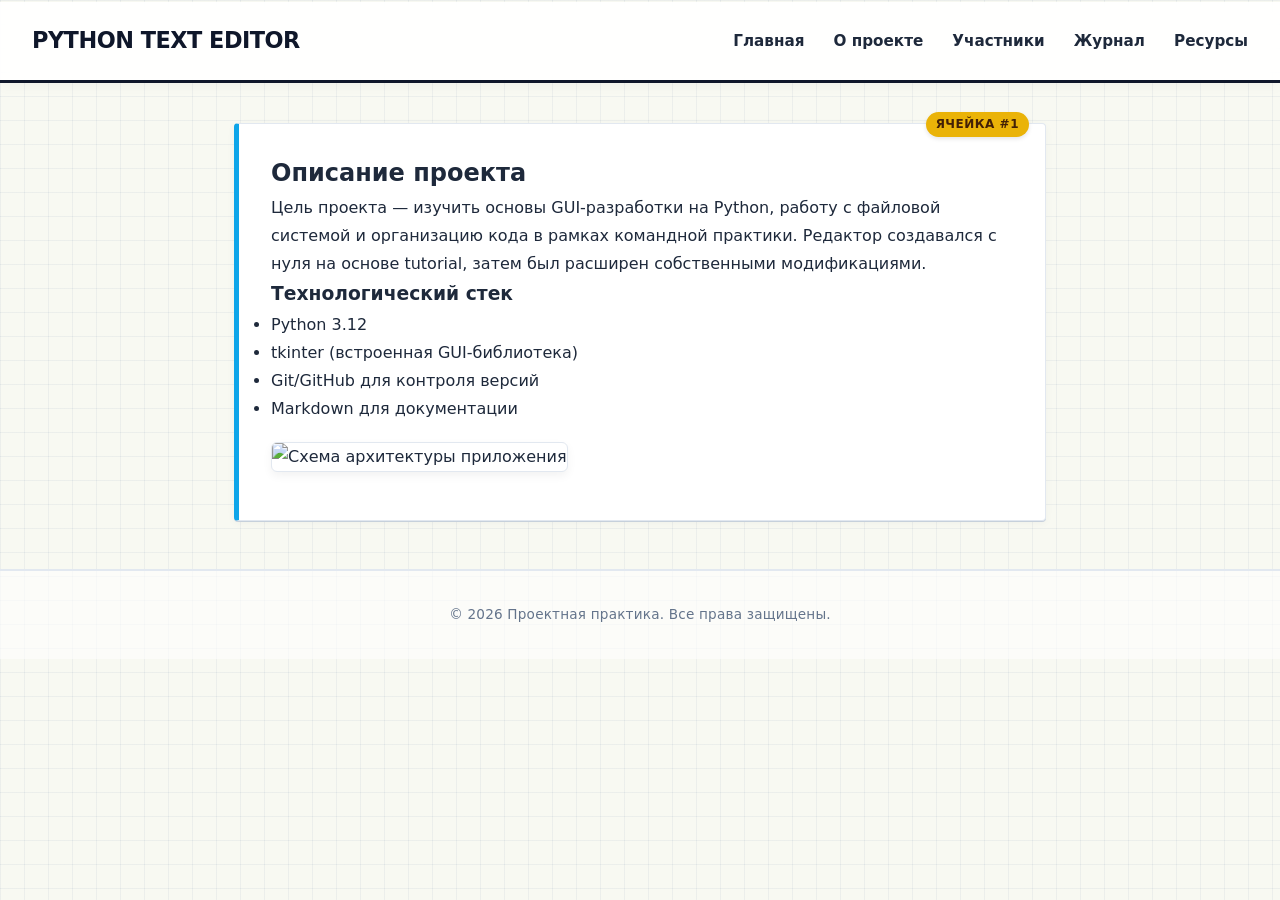
==== site/about.html @ 308b9dbd "docs: fill README with team info & add static site structure" ====
<!DOCTYPE html>
<html lang="ru">
<head>
  <meta charset="UTF-8">
  <meta name="viewport" content="width=device-width, initial-scale=1.0">
  <title>О проекте - Python Text Editor</title>
  <link rel="stylesheet" href="css/style.css">
</head>
<body>
  <header>
    <h1> Python Text Editor</h1>
    <nav>
      <a href="index.html">Главная</a>
      <a href="about.html">О проекте</a>
      <a href="participants.html">Участники</a>
      <a href="journal.html">Журнал</a>
      <a href="resources.html">Ресурсы</a>
    </nav>
  </header>
  <main>
    <div class="card">
      <h2>Описание проекта</h2>
      <p>Цель проекта — изучить основы GUI-разработки на Python, работу с файловой системой и организацию кода в рамках командной практики. Редактор создавался с нуля на основе tutorial, затем был расширен собственными модификациями.</p>
      <h3>Технологический стек</h3>
      <ul>
        <li>Python 3.12</li>
        <li>tkinter (встроенная GUI-библиотека)</li>
        <li>Git/GitHub для контроля версий</li>
        <li>Markdown для документации</li>
      </ul>
      <img src="img/architecture.png" alt="Схема архитектуры приложения">
    </div>
  </main>
  <footer>© 2026 Проектная практика. Все права защищены.</footer>
</body>
</html>
---- site/css/style.css ----
:root {
  --primary: #0f172a;      /* Чернила */
  --secondary: #0ea5e9;    /* Чертежный синий */
  --bg: #f8f9f2;           /* Тёплая бумага */
  --text: #1e293b;         /* Угольный */
  --card: #ffffff;         /* Чистая страница */
  --accent: #eab308;       /* Маркер-выделитель */
  --grid: rgba(148, 163, 184, 0.12); /* Сетка */
}

* { box-sizing: border-box; margin: 0; padding: 0; }

body {
  font-family: 'Inter', 'Segoe UI', system-ui, sans-serif;
  background-color: var(--bg);
  background-image:
    linear-gradient(var(--grid) 1px, transparent 1px),
    linear-gradient(90deg, var(--grid) 1px, transparent 1px);
  background-size: 24px 24px;
  color: var(--text);
  line-height: 1.75;
  min-height: 100vh;
  padding-top: 2px; /* Выравнивание по сетке */
}

header {
  background: rgba(255, 255, 255, 0.92);
  backdrop-filter: blur(10px);
  border-bottom: 3px solid var(--primary);
  padding: 1.2rem 2rem;
  display: flex;
  justify-content: space-between;
  align-items: center;
  box-shadow: 0 4px 12px rgba(0,0,0,0.03);
}
header h1 {
  font-size: 1.4rem;
  font-weight: 800;
  letter-spacing: -0.5px;
  color: var(--primary);
  text-transform: uppercase;
}
nav a {
  color: var(--text);
  text-decoration: none;
  margin-left: 1.5rem;
  font-weight: 600;
  font-size: 0.95rem;
  position: relative;
  transition: color 0.2s;
}
nav a::after {
  content: '';
  position: absolute;
  bottom: -4px; left: 0;
  width: 0%; height: 3px;
  background: var(--accent);
  transition: width 0.25s ease;
  border-radius: 2px;
}
nav a:hover { color: var(--secondary); }
nav a:hover::after { width: 100%; }

main {
  max-width: 860px;
  margin: 2.5rem auto;
  padding: 0 1.5rem;
  counter-reset: lesson; /* Счётчик учебных записей */
}

.card {
  background: var(--card);
  padding: 1.8rem 2rem;
  border-radius: 4px;
  border: 1px solid #e2e8f0;
  border-left: 5px solid var(--secondary);
  box-shadow: 0 2px 8px rgba(0,0,0,0.04), 0 1px 0 #cbd5e1;
  margin-bottom: 2rem;
  position: relative;
  transition: transform 0.2s ease, box-shadow 0.2s ease, border-left-color 0.2s;
  counter-increment: lesson;
}
.card::before {
  content: "Ячейка #" counter(lesson);
  position: absolute;
  top: -12px; right: 16px;
  background: var(--accent);
  color: #422006;
  font-size: 0.75rem;
  font-weight: 700;
  padding: 2px 10px;
  border-radius: 100px;
  box-shadow: 0 2px 4px rgba(0,0,0,0.1);
  text-transform: uppercase;
  letter-spacing: 0.5px;
}
.card:hover {
  transform: translateY(-2px);
  box-shadow: 0 8px 20px rgba(14, 165, 233, 0.12), 0 2px 0 #cbd5e1;
  border-left-color: var(--accent);
}

img {
  max-width: 100%;
  border-radius: 6px;
  margin: 1.2rem 0;
  border: 1px solid #e2e8f0;
  box-shadow: 0 4px 10px rgba(0,0,0,0.05);
  background: #fff;
}

.video-container {
  position: relative;
  padding-bottom: 56.25%;
  height: 0;
  overflow: hidden;
  border-radius: 6px;
  margin: 1.5rem 0;
  border: 2px dashed #cbd5e1;
  background: #f8fafc;
}
.video-container::after {
  content: "▶ Видеоурок";
  position: absolute;
  top: 50%; left: 50%;
  transform: translate(-50%, -50%);
  background: rgba(15, 23, 42, 0.85);
  color: white;
  padding: 8px 16px;
  border-radius: 20px;
  font-size: 0.9rem;
  font-weight: 500;
  pointer-events: none;
  z-index: 1;
}
.video-container iframe {
  position: absolute;
  top: 0; left: 0; width: 100%; height: 100%;
  z-index: 2;
}

footer {
  text-align: center;
  padding: 2rem 1rem;
  color: #64748b;
  font-size: 0.85rem;
  border-top: 2px solid #e2e8f0;
  margin-top: 3rem;
  background: rgba(255,255,255,0.6);
  letter-spacing: 0.2px;
}

@media (max-width: 600px) {
  header { flex-direction: column; gap: 1rem; text-align: center; }
  nav { display: flex; flex-wrap: wrap; gap: 0.8rem; justify-content: center; }
  nav a { margin: 0; }
  .card { padding: 1.5rem; }
  .card::before { top: -10px; right: 10px; font-size: 0.7rem; }
}
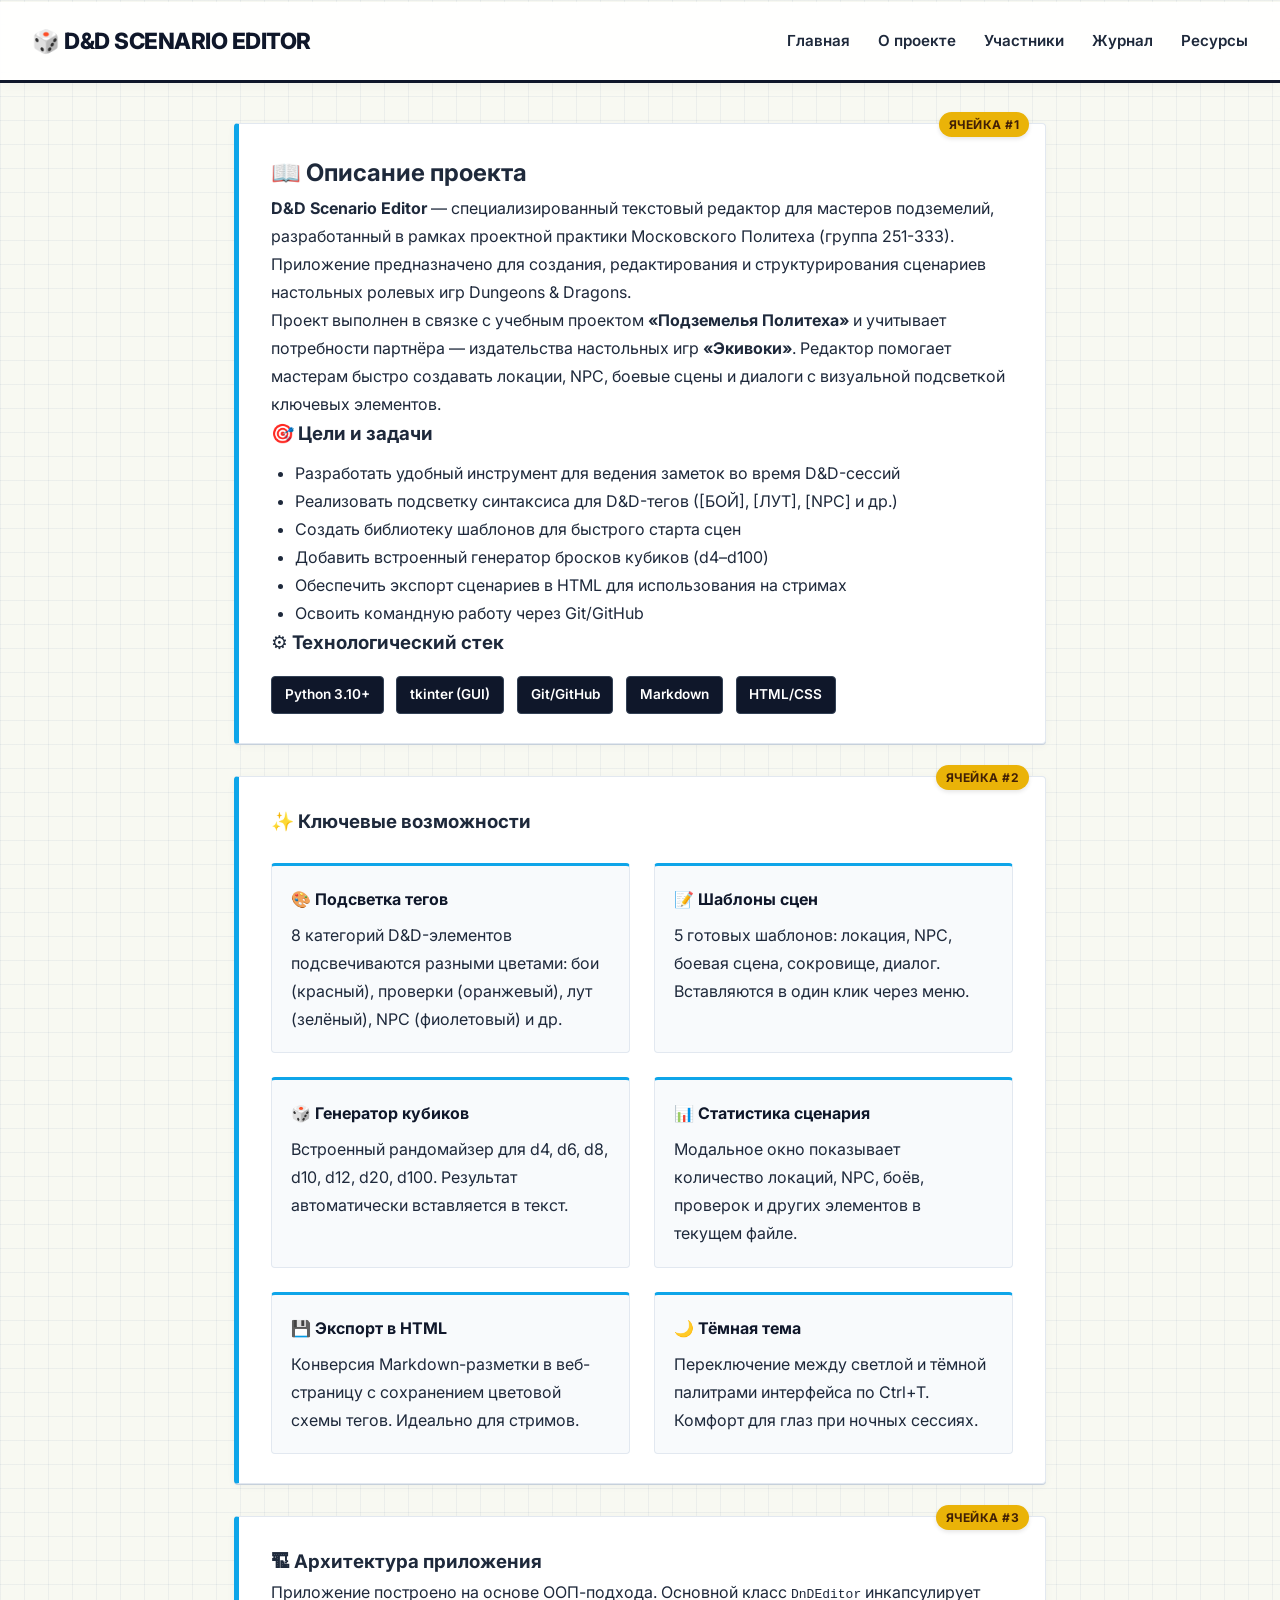
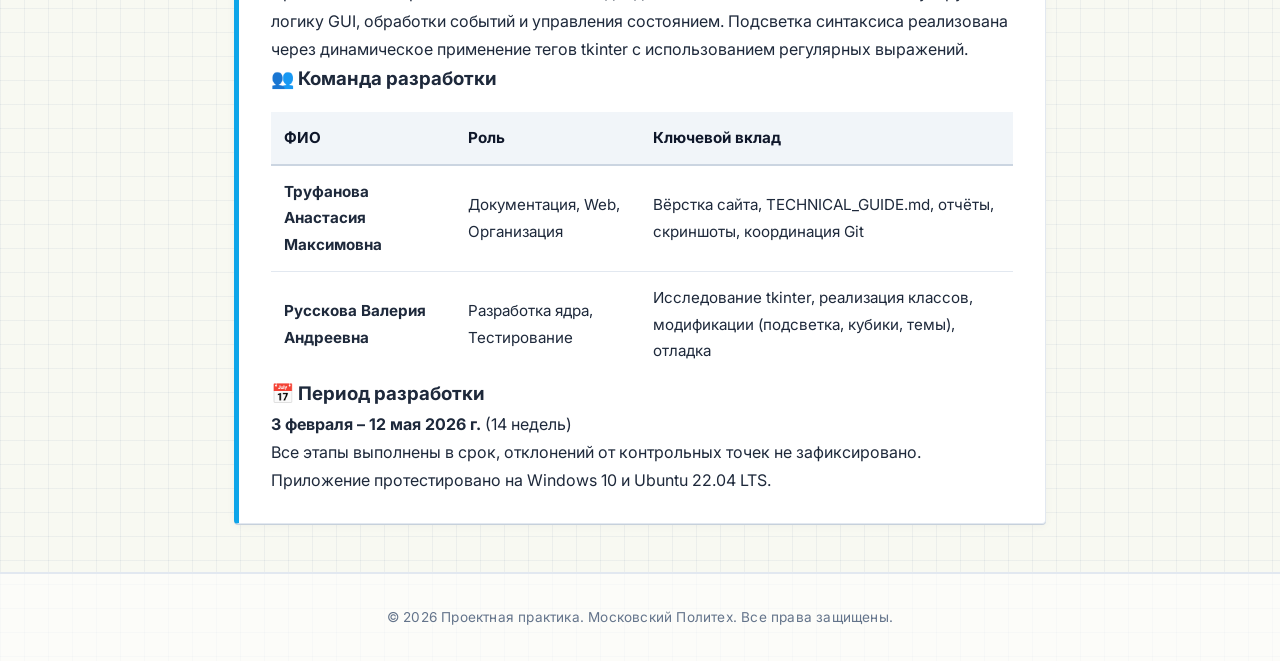
==== commit c89da4e6: "add screenshots, fix all docs" ====
--- a/site/about.html
+++ b/site/about.html
@@ -3,12 +3,198 @@
 <head>
   <meta charset="UTF-8">
   <meta name="viewport" content="width=device-width, initial-scale=1.0">
-  <title>О проекте - Python Text Editor</title>
+  <title>О проекте - D&D Scenario Editor</title>
+  <link href="https://fonts.googleapis.com/css2?family=Inter:wght@400;600;800&display=swap" rel="stylesheet">
   <link rel="stylesheet" href="css/style.css">
+  
+  <style>
+    :root {
+      --primary: #0f172a;
+      --secondary: #0ea5e9;
+      --bg: #f8f9f2;
+      --text: #1e293b;
+      --card: #ffffff;
+      --accent: #eab308;
+      --grid: rgba(148, 163, 184, 0.12);
+    }
+
+    * { box-sizing: border-box; margin: 0; padding: 0; }
+
+    body {
+      font-family: 'Inter', 'Segoe UI', system-ui, sans-serif;
+      background-color: var(--bg);
+      background-image:
+        linear-gradient(var(--grid) 1px, transparent 1px),
+        linear-gradient(90deg, var(--grid) 1px, transparent 1px);
+      background-size: 24px 24px;
+      color: var(--text);
+      line-height: 1.75;
+      min-height: 100vh;
+      padding-top: 2px;
+    }
+
+    header {
+      background: rgba(255, 255, 255, 0.92);
+      backdrop-filter: blur(10px);
+      border-bottom: 3px solid var(--primary);
+      padding: 1.2rem 2rem;
+      display: flex;
+      justify-content: space-between;
+      align-items: center;
+      box-shadow: 0 4px 12px rgba(0,0,0,0.03);
+    }
+    header h1 {
+      font-size: 1.4rem;
+      font-weight: 800;
+      letter-spacing: -0.5px;
+      color: var(--primary);
+      text-transform: uppercase;
+    }
+    nav a {
+      color: var(--text);
+      text-decoration: none;
+      margin-left: 1.5rem;
+      font-weight: 600;
+      font-size: 0.95rem;
+      position: relative;
+      transition: color 0.2s;
+    }
+    nav a::after {
+      content: '';
+      position: absolute;
+      bottom: -4px; left: 0;
+      width: 0%; height: 3px;
+      background: var(--accent);
+      transition: width 0.25s ease;
+      border-radius: 2px;
+    }
+    nav a:hover { color: var(--secondary); }
+    nav a:hover::after { width: 100%; }
+
+    main {
+      max-width: 860px;
+      margin: 2.5rem auto;
+      padding: 0 1.5rem;
+      counter-reset: lesson;
+    }
+
+    .card {
+      background: var(--card);
+      padding: 1.8rem 2rem;
+      border-radius: 4px;
+      border: 1px solid #e2e8f0;
+      border-left: 5px solid var(--secondary);
+      box-shadow: 0 2px 8px rgba(0,0,0,0.04), 0 1px 0 #cbd5e1;
+      margin-bottom: 2rem;
+      position: relative;
+      transition: transform 0.2s ease, box-shadow 0.2s ease, border-left-color 0.2s;
+      counter-increment: lesson;
+    }
+    .card::before {
+      content: "Ячейка #" counter(lesson);
+      position: absolute;
+      top: -12px; right: 16px;
+      background: var(--accent);
+      color: #422006;
+      font-size: 0.75rem;
+      font-weight: 700;
+      padding: 2px 10px;
+      border-radius: 100px;
+      box-shadow: 0 2px 4px rgba(0,0,0,0.1);
+      text-transform: uppercase;
+      letter-spacing: 0.5px;
+    }
+    .card:hover {
+      transform: translateY(-2px);
+      box-shadow: 0 8px 20px rgba(14, 165, 233, 0.12), 0 2px 0 #cbd5e1;
+      border-left-color: var(--accent);
+    }
+
+    img {
+      max-width: 100%;
+      border-radius: 6px;
+      margin: 1.2rem 0;
+      border: 1px solid #e2e8f0;
+      box-shadow: 0 4px 10px rgba(0,0,0,0.05);
+      background: #fff;
+    }
+
+    footer {
+      text-align: center;
+      padding: 2rem 1rem;
+      color: #64748b;
+      font-size: 0.85rem;
+      border-top: 2px solid #e2e8f0;
+      margin-top: 3rem;
+      background: rgba(255,255,255,0.6);
+      letter-spacing: 0.2px;
+    }
+
+    .feature-list-grid {
+      display: grid;
+      grid-template-columns: repeat(auto-fit, minmax(250px, 1fr));
+      gap: 1.5rem;
+      margin-top: 1.5rem;
+    }
+    .feature-item {
+      background: #f8fafc;
+      padding: 1.2rem;
+      border-radius: 4px;
+      border: 1px solid #e2e8f0;
+      border-top: 3px solid var(--secondary);
+    }
+    .feature-item h4 {
+      color: var(--primary);
+      margin-bottom: 0.5rem;
+      font-weight: 700;
+    }
+    .tech-stack {
+      display: flex;
+      flex-wrap: wrap;
+      gap: 0.8rem;
+      margin-top: 1rem;
+    }
+    .tech-badge {
+      background: var(--primary);
+      color: white;
+      padding: 0.4rem 0.8rem;
+      border-radius: 4px;
+      font-size: 0.85rem;
+      font-weight: 600;
+      border: 1px solid #334155;
+    }
+    
+    table {
+      width: 100%;
+      border-collapse: collapse;
+      margin-top: 1rem;
+      font-size: 0.95rem;
+    }
+    th {
+      background: #f1f5f9;
+      padding: 0.8rem;
+      text-align: left;
+      border-bottom: 2px solid #cbd5e1;
+      color: var(--primary);
+    }
+    td {
+      padding: 0.8rem;
+      border-bottom: 1px solid #e2e8f0;
+    }
+    tr:last-child td { border-bottom: none; }
+
+    @media (max-width: 600px) {
+      header { flex-direction: column; gap: 1rem; text-align: center; }
+      nav { display: flex; flex-wrap: wrap; gap: 0.8rem; justify-content: center; }
+      nav a { margin: 0; }
+      .card { padding: 1.5rem; }
+      .card::before { top: -10px; right: 10px; font-size: 0.7rem; }
+    }
+  </style>
 </head>
 <body>
   <header>
-    <h1> Python Text Editor</h1>
+    <h1>🎲 D&D Scenario Editor</h1>
     <nav>
       <a href="index.html">Главная</a>
       <a href="about.html">О проекте</a>
@@ -19,18 +205,93 @@
   </header>
   <main>
     <div class="card">
-      <h2>Описание проекта</h2>
-      <p>Цель проекта — изучить основы GUI-разработки на Python, работу с файловой системой и организацию кода в рамках командной практики. Редактор создавался с нуля на основе tutorial, затем был расширен собственными модификациями.</p>
-      <h3>Технологический стек</h3>
-      <ul>
-        <li>Python 3.12</li>
-        <li>tkinter (встроенная GUI-библиотека)</li>
-        <li>Git/GitHub для контроля версий</li>
-        <li>Markdown для документации</li>
+      <h2>📖 Описание проекта</h2>
+      <p><strong>D&D Scenario Editor</strong> — специализированный текстовый редактор для мастеров подземелий, разработанный в рамках проектной практики Московского Политеха (группа 251-333). Приложение предназначено для создания, редактирования и структурирования сценариев настольных ролевых игр Dungeons & Dragons.</p>
+      
+      <p>Проект выполнен в связке с учебным проектом <strong>«Подземелья Политеха»</strong> и учитывает потребности партнёра — издательства настольных игр <strong>«Экивоки»</strong>. Редактор помогает мастерам быстро создавать локации, NPC, боевые сцены и диалоги с визуальной подсветкой ключевых элементов.</p>
+
+      <h3>🎯 Цели и задачи</h3>
+      <ul style="margin-left: 1.5rem; margin-top: 0.5rem;">
+        <li>Разработать удобный инструмент для ведения заметок во время D&D-сессий</li>
+        <li>Реализовать подсветку синтаксиса для D&D-тегов ([БОЙ], [ЛУТ], [NPC] и др.)</li>
+        <li>Создать библиотеку шаблонов для быстрого старта сцен</li>
+        <li>Добавить встроенный генератор бросков кубиков (d4–d100)</li>
+        <li>Обеспечить экспорт сценариев в HTML для использования на стримах</li>
+        <li>Освоить командную работу через Git/GitHub</li>
       </ul>
-      <img src="img/architecture.png" alt="Схема архитектуры приложения">
+
+      <h3>⚙️ Технологический стек</h3>
+      <div class="tech-stack">
+        <span class="tech-badge">Python 3.10+</span>
+        <span class="tech-badge">tkinter (GUI)</span>
+        <span class="tech-badge">Git/GitHub</span>
+        <span class="tech-badge">Markdown</span>
+        <span class="tech-badge">HTML/CSS</span>
+      </div>
+    </div>
+
+    <div class="card">
+      <h3>✨ Ключевые возможности</h3>
+      <div class="feature-list-grid">
+        <div class="feature-item">
+          <h4>🎨 Подсветка тегов</h4>
+          <p>8 категорий D&D-элементов подсвечиваются разными цветами: бои (красный), проверки (оранжевый), лут (зелёный), NPC (фиолетовый) и др.</p>
+        </div>
+        <div class="feature-item">
+          <h4>📝 Шаблоны сцен</h4>
+          <p>5 готовых шаблонов: локация, NPC, боевая сцена, сокровище, диалог. Вставляются в один клик через меню.</p>
+        </div>
+        <div class="feature-item">
+          <h4>🎲 Генератор кубиков</h4>
+          <p>Встроенный рандомайзер для d4, d6, d8, d10, d12, d20, d100. Результат автоматически вставляется в текст.</p>
+        </div>
+        <div class="feature-item">
+          <h4>📊 Статистика сценария</h4>
+          <p>Модальное окно показывает количество локаций, NPC, боёв, проверок и других элементов в текущем файле.</p>
+        </div>
+        <div class="feature-item">
+          <h4>💾 Экспорт в HTML</h4>
+          <p>Конверсия Markdown-разметки в веб-страницу с сохранением цветовой схемы тегов. Идеально для стримов.</p>
+        </div>
+        <div class="feature-item">
+          <h4>🌙 Тёмная тема</h4>
+          <p>Переключение между светлой и тёмной палитрами интерфейса по Ctrl+T. Комфорт для глаз при ночных сессиях.</p>
+        </div>
+      </div>
+    </div>
+
+    <div class="card">
+      <h3>🏗 Архитектура приложения</h3>
+      <p>Приложение построено на основе ООП-подхода. Основной класс <code>DnDEditor</code> инкапсулирует логику GUI, обработки событий и управления состоянием. Подсветка синтаксиса реализована через динамическое применение тегов tkinter с использованием регулярных выражений.</p>
+      
+      <h3>👥 Команда разработки</h3>
+      <table>
+        <thead>
+          <tr>
+            <th>ФИО</th>
+            <th>Роль</th>
+            <th>Ключевой вклад</th>
+          </tr>
+        </thead>
+        <tbody>
+          <tr>
+            <td><strong>Труфанова Анастасия Максимовна</strong></td>
+            <td>Документация, Web, Организация</td>
+            <td>Вёрстка сайта, TECHNICAL_GUIDE.md, отчёты, скриншоты, координация Git</td>
+          </tr>
+          <tr>
+            <td><strong>Русскова Валерия Андреевна</strong></td>
+            <td>Разработка ядра, Тестирование</td>
+            <td>Исследование tkinter, реализация классов, модификации (подсветка, кубики, темы), отладка</td>
+          </tr>
+        </tbody>
+      </table>
+
+      <h3>📅 Период разработки</h3>
+      <p><strong>3 февраля – 12 мая 2026 г.</strong> (14 недель)</p>
+      <p>Все этапы выполнены в срок, отклонений от контрольных точек не зафиксировано. Приложение протестировано на Windows 10 и Ubuntu 22.04 LTS.</p>
     </div>
   </main>
-  <footer>© 2026 Проектная практика. Все права защищены.</footer>
+  <footer>© 2026 Проектная практика. Московский Политех. Все права защищены.</footer>
 </body>
-</html>
+</html>
